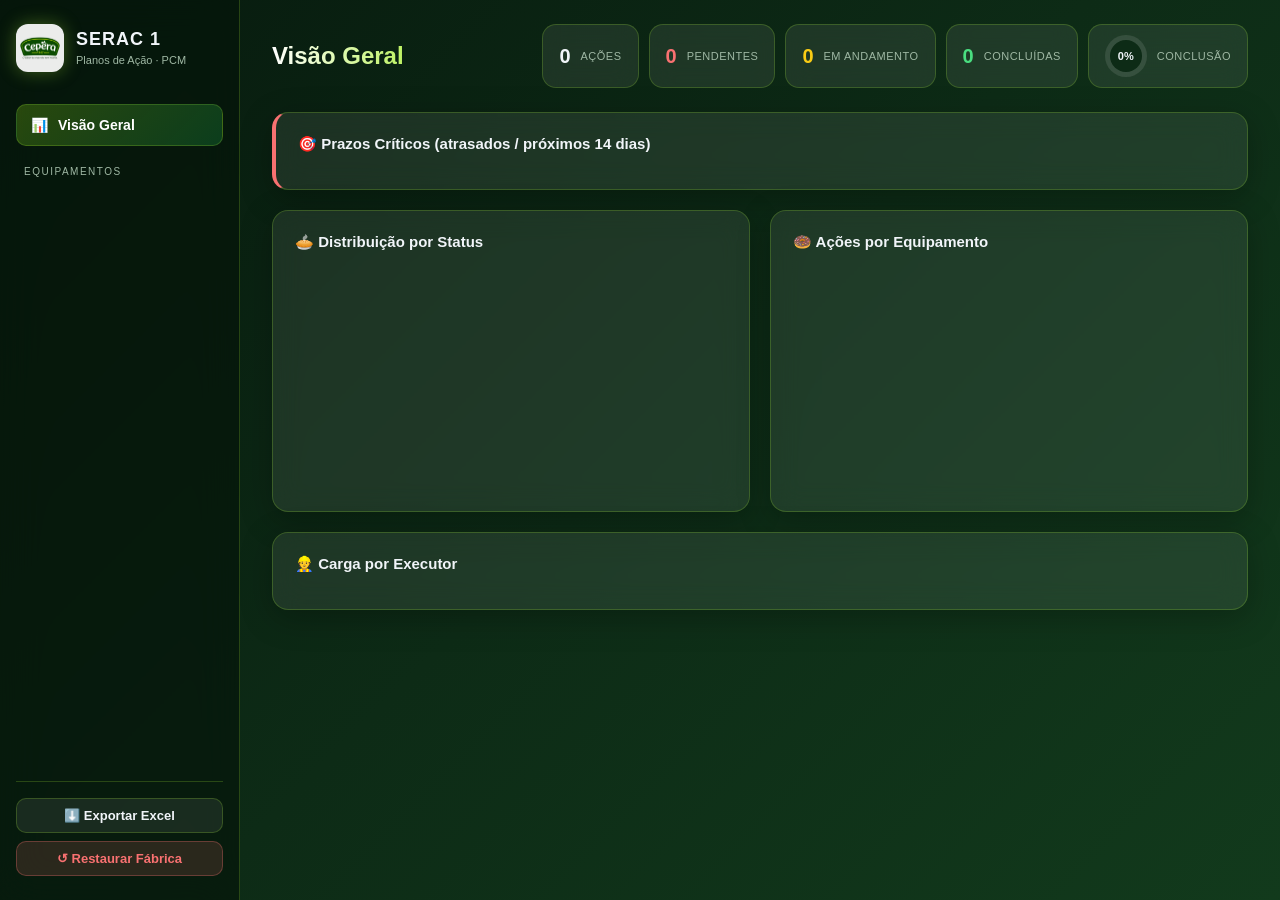
==== index.html @ 21d5322d "Initial commit via Netlify [skip ci]" ====
<!DOCTYPE html>
<html lang="pt-BR">
<head>
<meta charset="UTF-8">
<meta name="viewport" content="width=device-width, initial-scale=1.0">
<title>P.A. SERAC 1 — Painel Executivo PCM · Cepêra</title>
<link rel="icon" type="image/png" href="img/logo-cepera.png">
<link rel="stylesheet" href="css/style.css">
<script src="https://cdn.jsdelivr.net/npm/chart.js@4.4.1/dist/chart.umd.min.js"></script>
</head>
<body>

<aside id="sidebar">
    <div class="brand">
        <img src="img/logo-cepera.png" alt="Cepêra" class="brand-logo-img">
        <div><h2>SERAC 1</h2><span>Planos de Ação · PCM</span></div>
    </div>
    <nav id="nav">
        <button class="nav-btn active" data-view="dashboard" data-label="Visão Geral"><span>📊</span> Visão Geral</button>
        <div class="nav-label">Equipamentos</div>
        <div id="nav-equipamentos"></div>
    </nav>
    <div class="sidebar-footer">
        <button class="btn btn-glass" onclick="exportCSV()">⬇️ Exportar Excel</button>
        <button class="btn btn-danger-glass" onclick="resetData()">↺ Restaurar Fábrica</button>
    </div>
</aside>

<main id="main">
    <header id="topbar">
        <div class="topbar-left">
            <button class="btn-icon-mobile" onclick="toggleSidebar()">☰</button>
            <h1 id="pageTitle">Visão Geral</h1>
        </div>
        <div class="kpi-chips">
            <div class="chip"><span class="chip-num" id="chip-total">0</span><span class="chip-label">Ações</span></div>
            <div class="chip chip-red"><span class="chip-num" id="chip-pendente">0</span><span class="chip-label">Pendentes</span></div>
            <div class="chip chip-amber"><span class="chip-num" id="chip-emandamento">0</span><span class="chip-label">Em Andamento</span></div>
            <div class="chip chip-green"><span class="chip-num" id="chip-concluido">0</span><span class="chip-label">Concluídas</span></div>
            <div class="chip chip-progress"><div class="ring" id="ring-progress"><span id="ring-num">0%</span></div><span class="chip-label">Conclusão</span></div>
        </div>
    </header>

    <!-- VISÃO GERAL -->
    <section id="view-dashboard" class="view active">
        <div class="glass-card critical-zone">
            <div class="card-head"><h3>🎯 Prazos Críticos (atrasados / próximos 14 dias)</h3></div>
            <div id="deadlines-list" class="deadline-list"></div>
        </div>
        <div class="grid-2">
            <div class="glass-card">
                <div class="card-head"><h3>🥧 Distribuição por Status</h3></div>
                <canvas id="pieStatus" height="220"></canvas>
            </div>
            <div class="glass-card">
                <div class="card-head"><h3>🍩 Ações por Equipamento</h3></div>
                <canvas id="pieConjuntos" height="220"></canvas>
            </div>
        </div>
        <div class="glass-card">
            <div class="card-head"><h3>👷 Carga por Executor</h3></div>
            <div id="chart-executores"></div>
        </div>
    </section>

    <!-- SEÇÕES DE EQUIPAMENTO (geradas via JS) -->
    <div id="view-tables"></div>
</main>

<!-- MODAL: NOVO PLANO RICO -->
<div id="addModal" class="modal-overlay">
    <div class="glass-modal">
        <div class="modal-head"><h3 id="modalConjuntoLabel">Novo Plano de Ação</h3><button class="btn-icon" onclick="closeModal('addModal')">✕</button></div>
        <input type="hidden" id="novaConjunto">
        <div class="form-grid">
            <div class="form-group span2"><label>Ação Necessária *</label><input id="novaAcao" type="text" placeholder="Ex.: Substituir cilindro pneumático"></div>
            <div class="form-group span2"><label>Procedimento Detalhado</label><textarea id="novoDetalhe" rows="3" placeholder="Descreva o procedimento..."></textarea></div>
            <div class="form-group"><label>Levantamento</label><input id="novoLev" type="text" placeholder="Quem identificou"></div>
            <div class="form-group"><label>Executor / Responsável</label><input id="novoExec" type="text" list="execList" placeholder="Selecione ou digite"><datalist id="execList"></datalist></div>
            <div class="form-group"><label>Prioridade</label>
                <select id="novoPrioridade"><option>Média</option><option>Baixa</option><option>Alta</option><option>Crítica</option></select></div>
            <div class="form-group"><label>Prazo (data)</label><input id="novoPrazo" type="date"></div>
            <div class="form-group"><label>Previsão (texto livre)</label><input id="novaPrev" type="text" value="A DECIDIR"></div>
        </div>
        <div class="modal-actions">
            <button class="btn btn-cancel" onclick="closeModal('addModal')">Cancelar</button>
            <button class="btn btn-primary" onclick="saveNewAction()">✅ Criar Plano</button>
        </div>
    </div>
</div>

<!-- MODAL: GALERIA DE FOTOS -->
<div id="imageModal" class="modal-overlay">
    <div class="glass-modal">
        <div class="modal-head"><h3>🖼️ Fotos do Plano</h3><button class="btn-icon" onclick="closeModal('imageModal')">✕</button></div>
        <input type="hidden" id="imageSheetRef"><input type="hidden" id="imageIdRef">
        <div class="photo-slots">
            <div class="photo-slot">
                <span class="slot-tag tag-before">ANTES</span>
                <div id="slotBefore" class="slot-body"></div>
            </div>
            <div class="photo-slot">
                <span class="slot-tag tag-after">DEPOIS</span>
                <div id="slotAfter" class="slot-body"></div>
            </div>
        </div>
        <div id="compareZone" style="display:none;">
            <button class="btn btn-primary" onclick="openCompare()">🔀 Comparar Antes/Depois</button>
        </div>
        <div class="upload-row">
            <input type="file" id="imageInput" accept="image/*">
            <select id="uploadSlot"><option value="antes">Enviar como ANTES</option><option value="depois">Enviar como DEPOIS</option></select>
            <button class="btn btn-primary" onclick="processImageUpload()">⬆️ Enviar</button>
        </div>
    </div>
</div>

<!-- LIGHTBOX ZOOM -->
<div id="lightbox" class="lightbox" onclick="if(event.target===this)closeLightbox()">
    <div class="lb-toolbar">
        <button onclick="zoomSet(0.4)">➖</button><button onclick="zoomSet(-0.4)">➕</button>
        <button onclick="zoomReset()">↺</button><button onclick="closeLightbox()">✕</button>
    </div>
    <div class="lb-stage" id="lbStage"><img id="lbImg" src="" alt=""></div>
</div>

<!-- COMPARE ANTES/DEPOIS -->
<div id="compareOverlay" class="lightbox" onclick="if(event.target===this)closeCompare()">
    <div class="lb-toolbar"><button onclick="closeCompare()">✕ Fechar</button></div>
    <div class="cmp-wrap" id="cmpWrap">
        <img id="cmpAfter" src="" alt="depois">
        <div class="cmp-before" id="cmpBeforeWrap"><img id="cmpBefore" src="" alt="antes"></div>
        <input type="range" id="cmpRange" min="0" max="100" value="50" oninput="moveCompare(this.value)">
    </div>
</div>

<!-- TOAST UNDO -->
<div id="undoToast" class="toast"><span id="toastMsg"></span><button class="btn btn-undo" onclick="doUndo()">↩ Desfazer</button></div>

<script type="module" src="js/app.js"></script>
</body>
</html>
---- css/style.css ----
/* css/style.css — Glassmorphism Premium · Identidade Cepêra */
:root {
    --bg-grad: linear-gradient(135deg, #071a0e 0%, #0d2b16 50%, #123a1c 100%);
    --glass: rgba(255,255,255,0.08);
    --glass-strong: rgba(255,255,255,0.14);
    --glass-border: rgba(163,230,53,0.22);
    --text: #f1f5f9;
    --text-muted: #9fb8a4;
    --primary: #84cc16;
    --primary-deep: #4d7c0f;
    --success: #4ade80;
    --warning: #facc15;
    --danger: #f87171;
    --radius: 16px;
}
* { box-sizing: border-box; margin: 0; padding: 0; font-family: 'Segoe UI', Roboto, Helvetica, Arial, sans-serif; }
body { background: var(--bg-grad) fixed; color: var(--text); min-height: 100vh; display: flex; }

/* SIDEBAR */
#sidebar { width: 240px; min-height: 100vh; background: rgba(6,20,10,0.65); backdrop-filter: blur(20px); border-right: 1px solid var(--glass-border); display: flex; flex-direction: column; padding: 24px 16px; position: sticky; top: 0; }
.brand { display: flex; gap: 12px; align-items: center; margin-bottom: 32px; }
.brand-logo-img { width: 48px; height: 48px; border-radius: 12px; object-fit: contain; background: rgba(255,255,255,0.92); padding: 4px; box-shadow: 0 0 18px rgba(163,230,53,0.35); }
.brand h2 { font-size: 18px; letter-spacing: 1px; }
.brand span { font-size: 11px; color: var(--text-muted); }
#nav { flex: 1; display: flex; flex-direction: column; gap: 6px; }
.nav-label { font-size: 10px; text-transform: uppercase; letter-spacing: 1.5px; color: var(--text-muted); margin: 14px 8px 4px; }
.nav-btn { background: transparent; border: 1px solid transparent; color: var(--text-muted); padding: 12px 14px; border-radius: 10px; text-align: left; font-size: 14px; font-weight: 600; cursor: pointer; display: flex; align-items: center; gap: 10px; transition: all .2s; }
.nav-btn:hover { background: var(--glass); color: var(--text); }
.nav-btn.active { background: linear-gradient(135deg, rgba(132,204,22,.28), rgba(34,197,94,.22)); color: #fff; border-color: var(--glass-border); }
.sidebar-footer { display: flex; flex-direction: column; gap: 8px; padding-top: 16px; border-top: 1px solid var(--glass-border); }

/* MAIN / TOPBAR */
#main { flex: 1; padding: 24px 32px; max-width: 1400px; margin: 0 auto; }
#topbar { display: flex; justify-content: space-between; align-items: center; flex-wrap: wrap; gap: 16px; margin-bottom: 24px; }
.topbar-left { display: flex; align-items: center; gap: 12px; }
#topbar h1 { font-size: 24px; font-weight: 700; background: linear-gradient(90deg, #ffffff, #bef264); -webkit-background-clip: text; background-clip: text; -webkit-text-fill-color: transparent; }
.btn-icon-mobile { display: none; background: var(--glass); color: #fff; border: 1px solid var(--glass-border); border-radius: 8px; padding: 6px 10px; cursor: pointer; }

.kpi-chips { display: flex; gap: 10px; flex-wrap: wrap; }
.chip { background: var(--glass); border: 1px solid var(--glass-border); border-radius: 14px; padding: 10px 16px; display: flex; align-items: center; gap: 10px; backdrop-filter: blur(12px); }
.chip-num { font-size: 20px; font-weight: 800; }
.chip-label { font-size: 11px; color: var(--text-muted); text-transform: uppercase; letter-spacing: .5px; }
.chip-red .chip-num { color: var(--danger); }
.chip-amber .chip-num { color: var(--warning); }
.chip-green .chip-num { color: var(--success); }
.ring { width: 42px; height: 42px; border-radius: 50%; display: flex; align-items: center; justify-content: center; font-size: 11px; font-weight: 800; background: conic-gradient(var(--primary) calc(var(--p,0)*1%), rgba(255,255,255,.1) 0); position: relative; }
.ring::after { content: ''; position: absolute; inset: 5px; border-radius: 50%; background: #0d2b16; }
.ring span { position: relative; z-index: 1; }

/* CARDS / VIEWS */
.view { display: none; animation: fadeIn .35s ease; }
.view.active { display: block; }
@keyframes fadeIn { from { opacity:0; transform: translateY(8px);} to { opacity:1; transform:none; } }
.glass-card { background: var(--glass); border: 1px solid var(--glass-border); border-radius: var(--radius); padding: 22px; backdrop-filter: blur(14px); margin-bottom: 20px; box-shadow: 0 8px 32px rgba(0,0,0,.25); }
.card-head h3 { font-size: 15px; margin-bottom: 14px; }
.grid-2 { display: grid; grid-template-columns: 1fr 1fr; gap: 20px; }
.critical-zone { border-left: 4px solid var(--danger); }

.bar-row { display: flex; align-items: center; margin-bottom: 10px; }
.bar-label { width: 160px; font-size: 13px; font-weight: 600; color: var(--text-muted); }
.bar-track { flex: 1; background: rgba(255,255,255,.08); height: 10px; border-radius: 5px; margin: 0 14px; overflow: hidden; }
.bar-fill { height: 100%; border-radius: 5px; transition: width .8s ease-out; }
.bar-value { width: 34px; text-align: right; font-weight: 700; font-size: 13px; }

.deadline-list { display: flex; flex-direction: column; gap: 8px; }
.deadline-item { display: flex; justify-content: space-between; align-items: center; background: var(--glass); border: 1px solid var(--glass-border); border-radius: 10px; padding: 10px 14px; font-size: 13px; }
.deadline-item.late { border-color: var(--danger); }
.dl-when { font-weight: 800; }
.dl-when.late { color: var(--danger); }
.dl-when.soon { color: var(--warning); }

/* KANBAN */
.equip-head { display: flex; justify-content: space-between; align-items: center; margin-bottom: 16px; flex-wrap: wrap; gap: 12px; }
.equip-title { font-size: 20px; font-weight: 700; }
.view-toggle { display: flex; gap: 6px; background: var(--glass); border: 1px solid var(--glass-border); border-radius: 10px; padding: 4px; }
.view-toggle button { background: transparent; border: none; color: var(--text-muted); padding: 8px 16px; border-radius: 8px; cursor: pointer; font-weight: 600; font-size: 12px; }
.view-toggle button.active { background: var(--primary-deep); color: #fff; }

.kanban { display: grid; grid-template-columns: repeat(3, 1fr); gap: 16px; }
.kanban-col { background: var(--glass); border: 1px solid var(--glass-border); border-radius: var(--radius); padding: 14px; min-height: 300px; backdrop-filter: blur(12px); }
.kanban-col.drag-over { border-color: var(--primary); background: var(--glass-strong); }
.kanban-col h4 { font-size: 12px; text-transform: uppercase; letter-spacing: 1px; margin-bottom: 12px; display: flex; justify-content: space-between; }
.kanban-col.col-Pendente h4 { color: var(--danger); }
.kanban-col.col-Andamento h4 { color: var(--warning); }
.kanban-col.col-Concluido h4 { color: var(--success); }
.kcard { background: rgba(255,255,255,.1); border: 1px solid var(--glass-border); border-radius: 12px; padding: 14px; margin-bottom: 10px; cursor: grab; transition: all .2s; }
.kcard:hover { transform: translateY(-2px); border-color: var(--primary); }
.kcard.dragging { opacity: .5; }
.kcard-title { font-size: 13px; font-weight: 700; margin-bottom: 8px; }
.kcard-meta { display: flex; flex-wrap: wrap; gap: 6px; margin-bottom: 8px; }
.tag { font-size: 10px; font-weight: 800; padding: 3px 8px; border-radius: 20px; letter-spacing: .5px; }
.tag-p-Baixa { background: rgba(74,222,128,.2); color: var(--success); }
.tag-p-Média { background: rgba(132,204,22,.22); color: #bef264; }
.tag-p-Alta { background: rgba(250,204,21,.2); color: var(--warning); }
.tag-p-Crítica { background: rgba(248,113,113,.25); color: var(--danger); }
.tag-photo { background: rgba(255,255,255,.15); }
.kcard-foot { display: flex; justify-content: space-between; align-items: center; font-size: 11px; color: var(--text-muted); }
.kcard-actions { display: flex; gap: 4px; }
.btn-icon { background: transparent; border: none; color: var(--text-muted); cursor: pointer; font-size: 15px; padding: 2px 4px; border-radius: 6px; }
.btn-icon:hover { color: var(--danger); background: rgba(255,255,255,.08); }

/* LISTA */
.list-table { width: 100%; border-collapse: collapse; font-size: 13px; }
.list-table th { text-align: left; color: var(--text-muted); font-size: 11px; text-transform: uppercase; padding: 10px; border-bottom: 1px solid var(--glass-border); }
.list-table td { padding: 10px; border-bottom: 1px solid rgba(255,255,255,.06); vertical-align: middle; }
.edit-input { width: 100%; background: transparent; border: 1px solid transparent; border-radius: 8px; color: var(--text); padding: 6px 8px; font-size: 13px; transition: .2s; }
.edit-input:hover { border-color: var(--glass-border); }
.edit-input:focus { outline: none; border-color: var(--primary); background: rgba(255,255,255,.06); }
select.status-select { padding: 6px 10px; border-radius: 8px; font-size: 12px; font-weight: 700; border: 1px solid var(--glass-border); cursor: pointer; }
.status-Pendente { background: rgba(248,113,113,.2); color: var(--danger); }
.status-Andamento { background: rgba(250,204,21,.2); color: var(--warning); }
.status-Concluido { background: rgba(74,222,128,.2); color: var(--success); }

/* BOTÕES */
.btn { border: none; border-radius: 10px; padding: 9px 16px; font-weight: 700; font-size: 13px; cursor: pointer; transition: all .2s; }
.btn-primary { background: linear-gradient(135deg, #4d7c0f, #16a34a); color: #fff; }
.btn-primary:hover { filter: brightness(1.15); }
.btn-glass { background: var(--glass); color: var(--text); border: 1px solid var(--glass-border); }
.btn-glass:hover { background: var(--glass-strong); }
.btn-danger-glass { background: rgba(248,113,113,.15); color: var(--danger); border: 1px solid rgba(248,113,113,.3); }
.btn-cancel { background: var(--glass); color: var(--text); border: 1px solid var(--glass-border); }
.btn-undo { background: var(--primary-deep); color: #fff; }

/* MODAIS */
.modal-overlay { display: none; position: fixed; inset: 0; background: rgba(4,14,8,.75); backdrop-filter: blur(6px); z-index: 1000; justify-content: center; align-items: center; }
.modal-overlay.open { display: flex; }
.glass-modal { background: rgba(10,36,18,.9); backdrop-filter: blur(24px); border: 1px solid var(--glass-border); border-radius: 20px; padding: 28px; width: 620px; max-width: 94%; max-height: 90vh; overflow-y: auto; box-shadow: 0 24px 64px rgba(0,0,0,.5); }
.modal-head { display: flex; justify-content: space-between; align-items: center; margin-bottom: 18px; }
.modal-head h3 { font-size: 18px; }
.form-grid { display: grid; grid-template-columns: 1fr 1fr; gap: 14px; }
.form-group label { display: block; font-size: 12px; font-weight: 700; color: var(--text-muted); margin-bottom: 5px; }
.form-group input, .form-group textarea, .form-group select { width: 100%; padding: 10px 12px; border-radius: 10px; border: 1px solid var(--glass-border); background: rgba(255,255,255,.08); color: var(--text); font-size: 14px; outline: none; transition: .2s; }
.form-group input:focus, .form-group textarea:focus, .form-group select:focus { border-color: var(--primary); background: rgba(255,255,255,.12); }
.form-group select option { color: #0d2b16; }
.span2 { grid-column: span 2; }
.modal-actions { display: flex; justify-content: flex-end; gap: 10px; margin-top: 22px; padding-top: 16px; border-top: 1px solid var(--glass-border); }

/* GALERIA */
.photo-slots { display: grid; grid-template-columns: 1fr 1fr; gap: 14px; margin-bottom: 16px; }
.photo-slot { background: rgba(255,255,255,.06); border: 1px dashed var(--glass-border); border-radius: 12px; padding: 12px; text-align: center; min-height: 170px; }
.slot-tag { font-size: 10px; font-weight: 800; letter-spacing: 1px; padding: 3px 10px; border-radius: 20px; }
.tag-before { background: rgba(132,204,22,.25); color: #bef264; }
.tag-after { background: rgba(74,222,128,.25); color: var(--success); }
.slot-body { margin-top: 10px; position: relative; min-height: 40px; display: flex; align-items: center; justify-content: center; }
.slot-body img { max-width: 100%; max-height: 130px; border-radius: 8px; cursor: zoom-in; }
.btn-slot-del { position: absolute; top: 2px; right: 2px; background: rgba(248,113,113,.9); color: #fff; border: none; border-radius: 6px; width: 24px; height: 24px; cursor: pointer; font-size: 12px; line-height: 1; }
.upload-row { display: flex; gap: 10px; margin-top: 12px; align-items: center; flex-wrap: wrap; }
.upload-row input[type=file] { flex: 1; min-width: 140px; color: var(--text-muted); font-size: 12px; }
.upload-row select { padding: 8px; border-radius: 8px; border: 1px solid var(--glass-border); background: rgba(255,255,255,.08); color: var(--text); }

/* LIGHTBOX + COMPARE */
.lightbox { display: none; position: fixed; inset: 0; background: rgba(3,10,5,.94); z-index: 2000; flex-direction: column; }
.lightbox.open { display: flex; }
.lb-toolbar { display: flex; gap: 8px; padding: 14px; justify-content: center; }
.lb-toolbar button { background: var(--glass); border: 1px solid var(--glass-border); color: #fff; border-radius: 8px; padding: 8px 14px; cursor: pointer; font-size: 14px; }
.lb-stage { flex: 1; overflow: hidden; display: flex; align-items: center; justify-content: center; cursor: grab; }
.lb-stage img { transform-origin: center; max-width: 90%; max-height: 85%; border-radius: 8px; user-select: none; }
.cmp-wrap { flex: 1; position: relative; max-width: 900px; width: 90%; margin: 0 auto 30px; border-radius: 12px; overflow: hidden; }
.cmp-wrap img { width: 100%; display: block; pointer-events: none; }
.cmp-before { position: absolute; inset: 0; width: 50%; overflow: hidden; border-right: 3px solid var(--primary); }
.cmp-before img { height: 100%; width: auto; min-width: 100%; object-fit: cover; }
#cmpRange { position: absolute; bottom: 14px; left: 10%; width: 80%; }

/* TOAST */
.toast { position: fixed; bottom: 24px; left: 50%; transform: translate(-50%, 120px); background: rgba(10,36,18,.95); border: 1px solid var(--glass-border); backdrop-filter: blur(16px); border-radius: 14px; padding: 12px 18px; display: flex; gap: 14px; align-items: center; z-index: 3000; transition: transform .3s ease; box-shadow: 0 12px 40px rgba(0,0,0,.4); font-size: 13px; }
.toast.show { transform: translate(-50%, 0); }

@media (max-width: 1100px) { .kanban { grid-template-columns: 1fr; } .grid-2 { grid-template-columns: 1fr; } .form-grid { grid-template-columns: 1fr; } .span2 { grid-column: span 1; } }
@media (max-width: 860px) {
    #sidebar { position: fixed; z-index: 500; transform: translateX(-100%); transition: transform .3s; }
    #sidebar.open { transform: none; }
    .btn-icon-mobile { display: block; }
    .kpi-chips { justify-content: flex-start; }
}
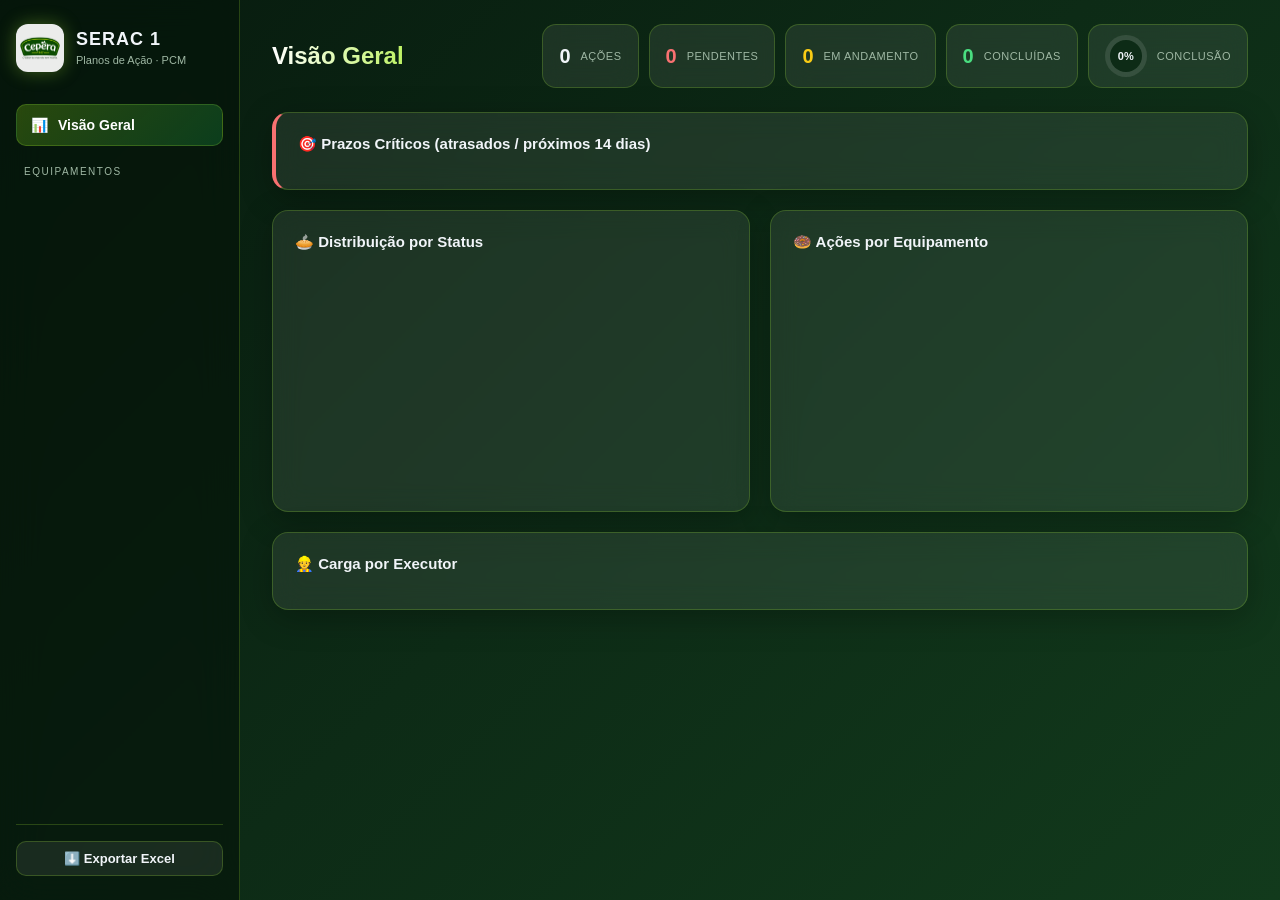
==== commit 1eb499e4: "index.html" ====
--- a/index.html
+++ b/index.html
@@ -22,7 +22,6 @@
     </nav>
     <div class="sidebar-footer">
         <button class="btn btn-glass" onclick="exportCSV()">⬇️ Exportar Excel</button>
-        <button class="btn btn-danger-glass" onclick="resetData()">↺ Restaurar Fábrica</button>
     </div>
 </aside>
 
@@ -139,4 +138,4 @@
 
 <script type="module" src="js/app.js"></script>
 </body>
-</html>+</html>
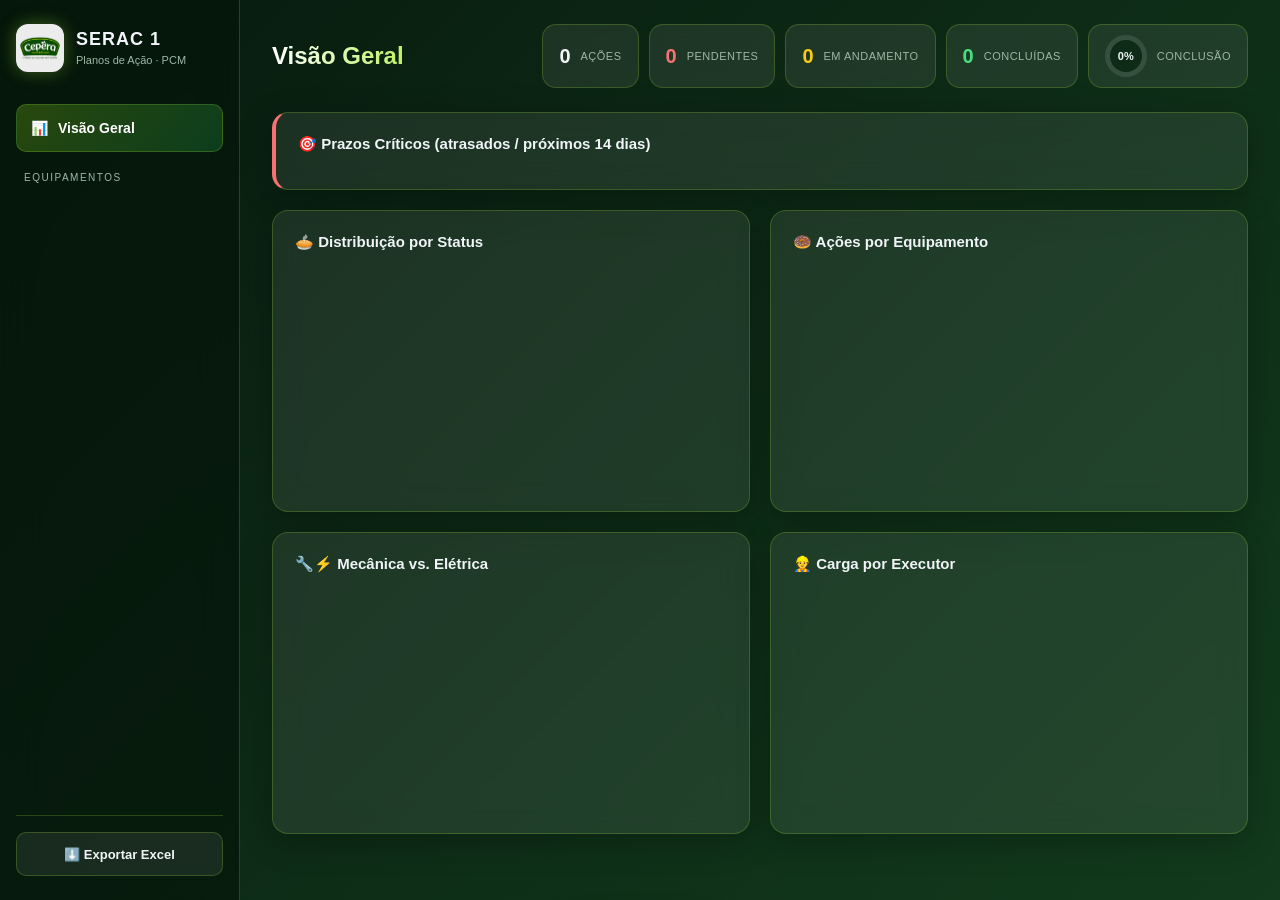
==== commit e4819e6f: "Modificação - alteração de escopo Sob alteração de escopo principal, foi realizada a alteração para " ====
--- a/index.html
+++ b/index.html
@@ -56,9 +56,15 @@
                 <canvas id="pieConjuntos" height="220"></canvas>
             </div>
         </div>
-        <div class="glass-card">
-            <div class="card-head"><h3>👷 Carga por Executor</h3></div>
-            <div id="chart-executores"></div>
+        <div class="grid-2">
+            <div class="glass-card">
+                <div class="card-head"><h3>🔧⚡ Mecânica vs. Elétrica</h3></div>
+                <canvas id="pieDisciplina" height="220"></canvas>
+            </div>
+            <div class="glass-card">
+                <div class="card-head"><h3>👷 Carga por Executor</h3></div>
+                <div id="chart-executores"></div>
+            </div>
         </div>
     </section>
 
@@ -78,8 +84,7 @@
             <div class="form-group"><label>Executor / Responsável</label><input id="novoExec" type="text" list="execList" placeholder="Selecione ou digite"><datalist id="execList"></datalist></div>
             <div class="form-group"><label>Prioridade</label>
                 <select id="novoPrioridade"><option>Média</option><option>Baixa</option><option>Alta</option><option>Crítica</option></select></div>
-            <div class="form-group"><label>Prazo (data)</label><input id="novoPrazo" type="date"></div>
-            <div class="form-group"><label>Previsão (texto livre)</label><input id="novaPrev" type="text" value="A DECIDIR"></div>
+            <div class="form-group"><label>Previsão (data — opcional)</label><input id="novoPrazo" type="date"></div>
         </div>
         <div class="modal-actions">
             <button class="btn btn-cancel" onclick="closeModal('addModal')">Cancelar</button>
@@ -117,7 +122,7 @@
 <!-- LIGHTBOX ZOOM -->
 <div id="lightbox" class="lightbox" onclick="if(event.target===this)closeLightbox()">
     <div class="lb-toolbar">
-        <button onclick="zoomSet(0.4)">➖</button><button onclick="zoomSet(-0.4)">➕</button>
+        <button onclick="zoomSet(-0.4)">➖</button><button onclick="zoomSet(0.4)">➕</button>
         <button onclick="zoomReset()">↺</button><button onclick="closeLightbox()">✕</button>
     </div>
     <div class="lb-stage" id="lbStage"><img id="lbImg" src="" alt=""></div>
@@ -138,4 +143,4 @@
 
 <script type="module" src="js/app.js"></script>
 </body>
-</html>
+</html>
--- a/css/style.css
+++ b/css/style.css
@@ -94,6 +94,11 @@
 .tag-p-Alta { background: rgba(250,204,21,.2); color: var(--warning); }
 .tag-p-Crítica { background: rgba(248,113,113,.25); color: var(--danger); }
 .tag-photo { background: rgba(255,255,255,.15); }
+.tag-mec { background: rgba(132,204,22,.25); color: #bef264; }
+.tag-ele { background: rgba(250,204,21,.22); color: #fde047; }
+.tag-ger { background: rgba(96,165,250,.22); color: #93c5fd; }
+.kcard-status { margin-top: 10px; width: 100%; }
+.kcard-status select { width: 100%; }
 .kcard-foot { display: flex; justify-content: space-between; align-items: center; font-size: 11px; color: var(--text-muted); }
 .kcard-actions { display: flex; gap: 4px; }
 .btn-icon { background: transparent; border: none; color: var(--text-muted); cursor: pointer; font-size: 15px; padding: 2px 4px; border-radius: 6px; }
@@ -117,7 +122,6 @@
 .btn-primary:hover { filter: brightness(1.15); }
 .btn-glass { background: var(--glass); color: var(--text); border: 1px solid var(--glass-border); }
 .btn-glass:hover { background: var(--glass-strong); }
-.btn-danger-glass { background: rgba(248,113,113,.15); color: var(--danger); border: 1px solid rgba(248,113,113,.3); }
 .btn-cancel { background: var(--glass); color: var(--text); border: 1px solid var(--glass-border); }
 .btn-undo { background: var(--primary-deep); color: #fff; }
 
@@ -165,10 +169,75 @@
 .toast { position: fixed; bottom: 24px; left: 50%; transform: translate(-50%, 120px); background: rgba(10,36,18,.95); border: 1px solid var(--glass-border); backdrop-filter: blur(16px); border-radius: 14px; padding: 12px 18px; display: flex; gap: 14px; align-items: center; z-index: 3000; transition: transform .3s ease; box-shadow: 0 12px 40px rgba(0,0,0,.4); font-size: 13px; }
 .toast.show { transform: translate(-50%, 0); }
 
+/* ========== MODO CAMPO / MOBILE-FIRST ========== */
+.btn { min-height: 44px; }
+.btn-icon { min-width: 40px; min-height: 40px; font-size: 18px; }
+.nav-btn { min-height: 48px; }
+.edit-input { min-height: 44px; font-size: 16px; }
+select.status-select { min-height: 44px; font-size: 14px; }
+.form-group input, .form-group textarea, .form-group select { min-height: 46px; font-size: 16px; }
+* { -webkit-tap-highlight-color: rgba(132,204,22,.25); }
+
 @media (max-width: 1100px) { .kanban { grid-template-columns: 1fr; } .grid-2 { grid-template-columns: 1fr; } .form-grid { grid-template-columns: 1fr; } .span2 { grid-column: span 1; } }
 @media (max-width: 860px) {
-    #sidebar { position: fixed; z-index: 500; transform: translateX(-100%); transition: transform .3s; }
+
+    /* Topbar compacto: KPIs em scroll horizontal */
+    #topbar { align-items: flex-start; }
+    #topbar h1 { font-size: 19px; }
+    .kpi-chips { display: flex; flex-wrap: nowrap; overflow-x: auto; width: 100%; padding-bottom: 6px; -webkit-overflow-scrolling: touch; scrollbar-width: none; }
+    .kpi-chips::-webkit-scrollbar { display: none; }
+    .chip { flex: 0 0 auto; padding: 8px 14px; }
+    .chip-num { font-size: 18px; }
+
+    /* Sidebar = menu de tela cheia */
+    #sidebar { position: fixed; z-index: 500; width: 100%; height: 100vh; padding: 24px 20px; background: rgba(6,20,10,0.97); transform: translateX(-100%); transition: transform .3s ease; }
     #sidebar.open { transform: none; }
-    .btn-icon-mobile { display: block; }
-    .kpi-chips { justify-content: flex-start; }
+    .brand h2 { font-size: 22px; }
+    .nav-btn { font-size: 17px; padding: 16px 16px; min-height: 56px; border-radius: 14px; }
+    .nav-btn span { font-size: 22px; }
+    .sidebar-footer { margin-top: auto; padding-bottom: env(safe-area-inset-bottom); }
+    .sidebar-footer .btn { min-height: 52px; font-size: 15px; }
+    .btn-icon-mobile { display: block; min-height: 44px; min-width: 44px; font-size: 20px; }
+
+    #main { padding: 16px 14px 90px; }
+    .grid-2 { grid-template-columns: 1fr; gap: 14px; }
+    .glass-card { padding: 16px; }
+    .card-head h3 { font-size: 14px; }
+
+    .deadline-item { flex-direction: column; align-items: flex-start; gap: 6px; }
+    .dl-when { font-size: 13px; }
+
+    /* Kanban: trilho horizontal com snap */
+    .kanban { display: flex; overflow-x: auto; scroll-snap-type: x mandatory; -webkit-overflow-scrolling: touch; padding-bottom: 10px; scrollbar-width: none; }
+    .kanban::-webkit-scrollbar { display: none; }
+    .kanban-col { flex: 0 0 86%; max-width: 86%; scroll-snap-align: center; min-height: 220px; }
+    .kcard { padding: 14px; }
+    .kcard-title { font-size: 14px; }
+    .kcard-foot { font-size: 12px; }
+
+    .equip-head { flex-direction: column; align-items: stretch; }
+    .equip-head > div:last-child { justify-content: space-between; }
+    .view-toggle button { padding: 10px 18px; font-size: 13px; min-height: 44px; }
+    .equip-head .btn-primary { flex: 1; min-height: 48px; }
+
+    /* Lista: tabela vira cartões */
+    .list-table, .list-table tbody, .list-table tr, .list-table td { display: block; width: 100%; }
+    .list-table thead { display: none; }
+    .list-table tr { background: rgba(255,255,255,.08); border: 1px solid var(--glass-border); border-radius: 12px; padding: 12px; margin-bottom: 12px; }
+    .list-table td { border-bottom: none; padding: 6px 4px; }
+    .list-table td::before { content: attr(data-label); display: block; font-size: 10px; font-weight: 800; letter-spacing: .5px; text-transform: uppercase; color: var(--text-muted); margin-bottom: 3px; }
+    .list-table td[data-nolabel]::before { display: none; }
+
+    /* Modais = folha de tela cheia */
+    .modal-overlay { align-items: flex-end; }
+    .glass-modal { width: 100%; max-width: 100%; max-height: 92vh; border-radius: 20px 20px 0 0; padding: 20px 18px calc(20px + env(safe-area-inset-bottom)); }
+    .modal-actions { position: sticky; bottom: 0; background: rgba(10,36,18,.95); margin: 16px -18px 0; padding: 14px 18px calc(14px + env(safe-area-inset-bottom)); }
+    .modal-actions .btn { flex: 1; min-height: 50px; }
+    .form-grid { grid-template-columns: 1fr; }
+    .span2 { grid-column: span 1; }
+    .upload-row select, .upload-row .btn { min-height: 46px; }
+
+    .toast { bottom: 16px; width: calc(100% - 28px); justify-content: space-between; left: 14px; transform: translate(0, 130px); }
+    .toast.show { transform: translate(0, 0); }
+    .toast .btn { flex: 0 0 auto; }
 }
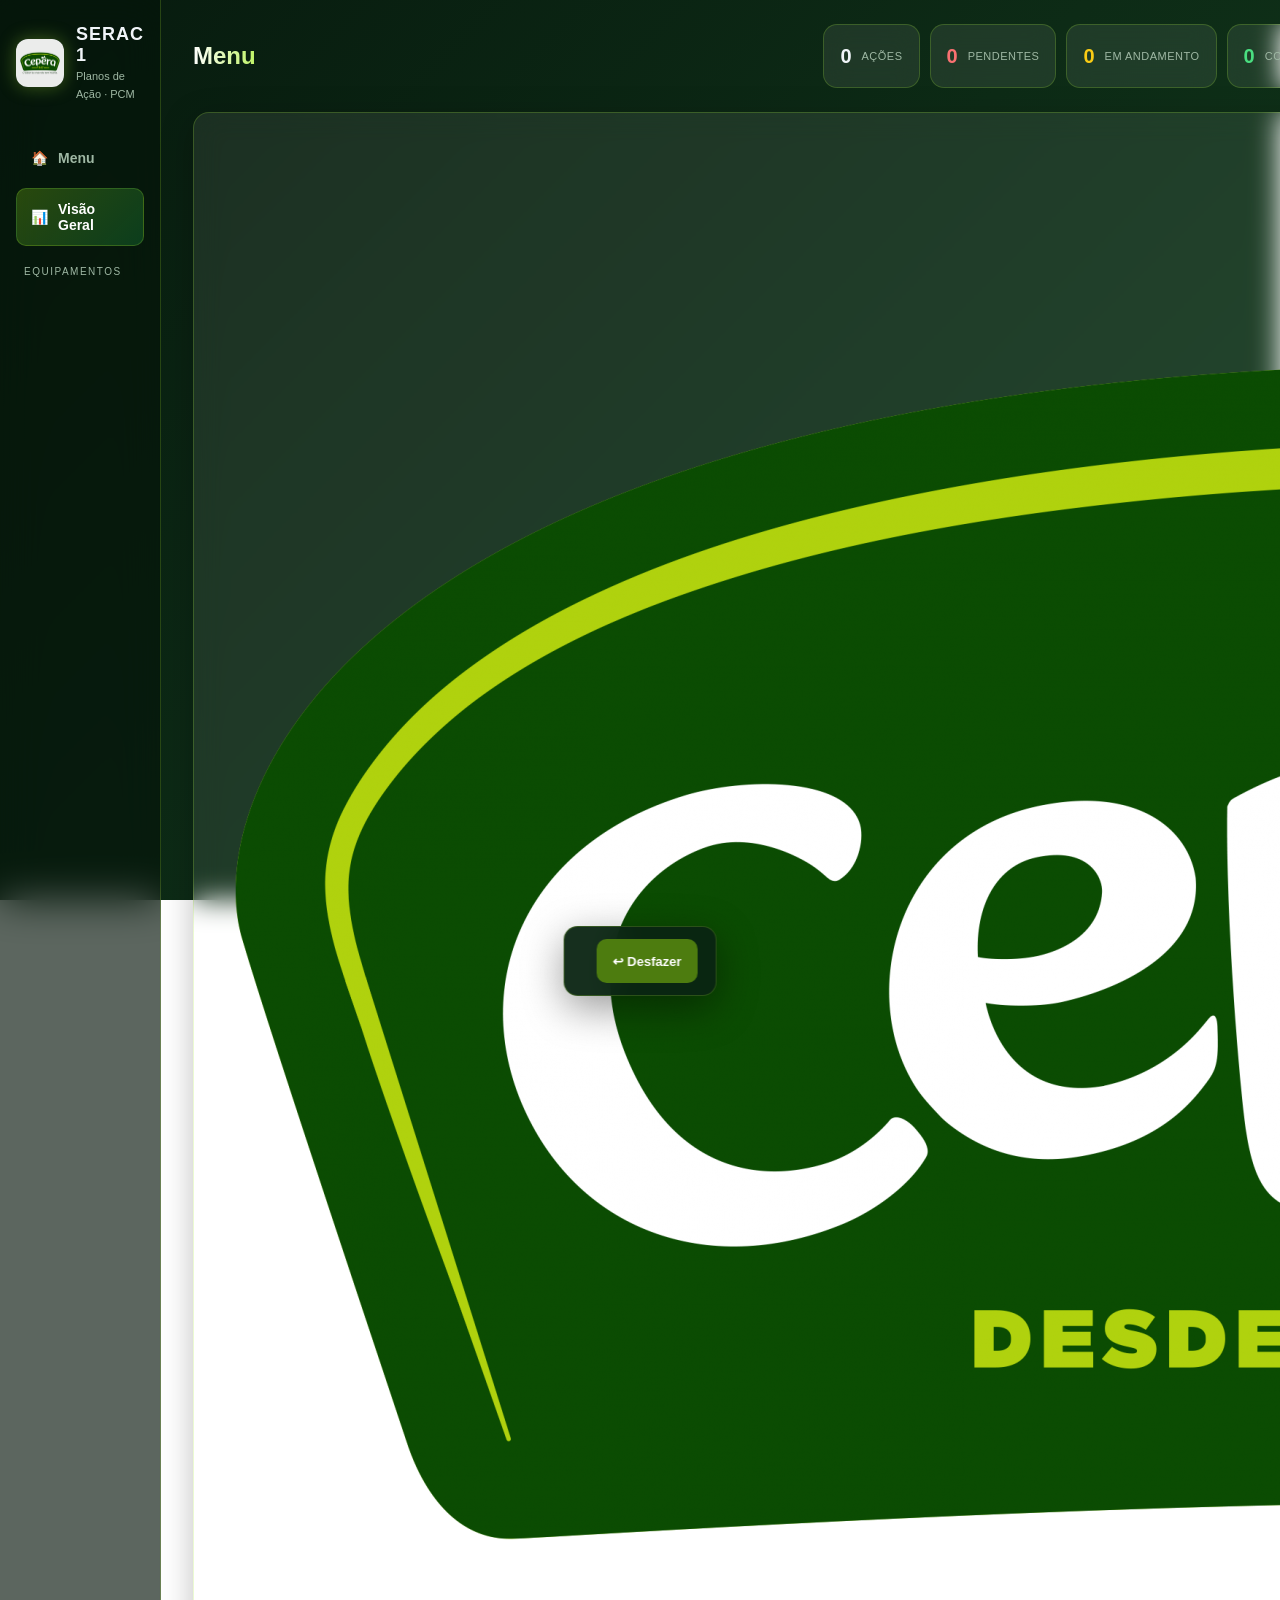
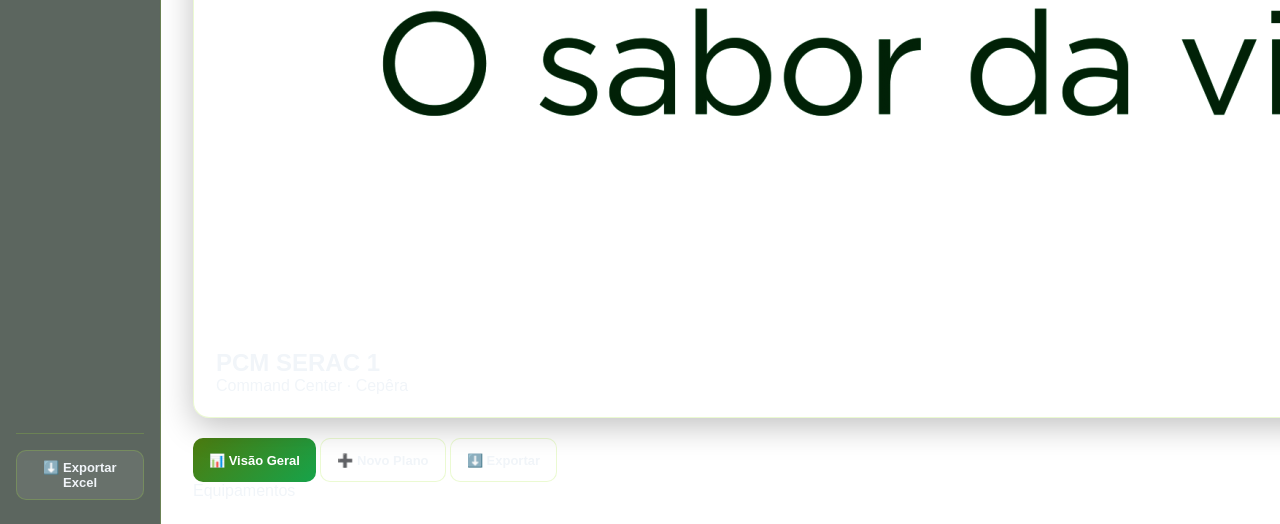
==== commit d2421539: "ATUALIZAÇÃO DE ESCOPO Atualização de escopo e adição de menu." ====
--- a/index.html
+++ b/index.html
@@ -16,6 +16,7 @@
         <div><h2>SERAC 1</h2><span>Planos de Ação · PCM</span></div>
     </div>
     <nav id="nav">
+        <button class="nav-btn" data-view="menu" data-label="Menu"><span>🏠</span> Menu</button>
         <button class="nav-btn active" data-view="dashboard" data-label="Visão Geral"><span>📊</span> Visão Geral</button>
         <div class="nav-label">Equipamentos</div>
         <div id="nav-equipamentos"></div>
@@ -29,7 +30,7 @@
     <header id="topbar">
         <div class="topbar-left">
             <button class="btn-icon-mobile" onclick="toggleSidebar()">☰</button>
-            <h1 id="pageTitle">Visão Geral</h1>
+            <h1 id="pageTitle">Menu</h1>
         </div>
         <div class="kpi-chips">
             <div class="chip"><span class="chip-num" id="chip-total">0</span><span class="chip-label">Ações</span></div>
@@ -40,10 +41,33 @@
         </div>
     </header>
 
+    <!-- MENU (HOME) -->
+    <section id="view-menu" class="view active">
+        <div class="menu-hero glass-card">
+            <img src="img/logo-cepera.png" alt="Cepêra" class="menu-logo">
+            <div class="menu-hero-txt">
+                <h2>PCM SERAC 1</h2>
+                <span>Command Center · Cepêra</span>
+            </div>
+            <div id="menu-resumo" class="menu-resumo"></div>
+        </div>
+        <div class="menu-actions">
+            <button class="btn btn-primary" onclick="goMenuAction('dashboard')">📊 Visão Geral</button>
+            <button class="btn btn-glass" onclick="goMenuAction('novo')">➕ Novo Plano</button>
+            <button class="btn btn-glass" onclick="exportCSV()">⬇️ Exportar</button>
+        </div>
+        <div class="menu-label">Equipamentos</div>
+        <div id="menu-equipamentos" class="menu-grid"></div>
+    </section>
+
     <!-- VISÃO GERAL -->
-    <section id="view-dashboard" class="view active">
+    <section id="view-dashboard" class="view">
         <div class="glass-card critical-zone">
-            <div class="card-head"><h3>🎯 Prazos Críticos (atrasados / próximos 14 dias)</h3></div>
+            <div class="card-head card-head-toggle">
+                <h3>🎯 Prazos Críticos (atrasados / próximos 30 dias)</h3>
+                <button id="dlToggle" class="btn btn-glass btn-toggle" onclick="toggleDeadlines()" style="display:none;">👁️ Ver todas</button>
+            </div>
+            <div id="dlSummary" class="dl-summary" style="display:none;"></div>
             <div id="deadlines-list" class="deadline-list"></div>
         </div>
         <div class="grid-2">
@@ -78,6 +102,10 @@
         <div class="modal-head"><h3 id="modalConjuntoLabel">Novo Plano de Ação</h3><button class="btn-icon" onclick="closeModal('addModal')">✕</button></div>
         <input type="hidden" id="novaConjunto">
         <div class="form-grid">
+            <div class="form-group span2" id="conjunto-picker" style="display:none;">
+                <label>Equipamento *</label>
+                <select id="novaConjuntoSel"></select>
+            </div>
             <div class="form-group span2"><label>Ação Necessária *</label><input id="novaAcao" type="text" placeholder="Ex.: Substituir cilindro pneumático"></div>
             <div class="form-group span2"><label>Procedimento Detalhado</label><textarea id="novoDetalhe" rows="3" placeholder="Descreva o procedimento..."></textarea></div>
             <div class="form-group"><label>Levantamento</label><input id="novoLev" type="text" placeholder="Quem identificou"></div>
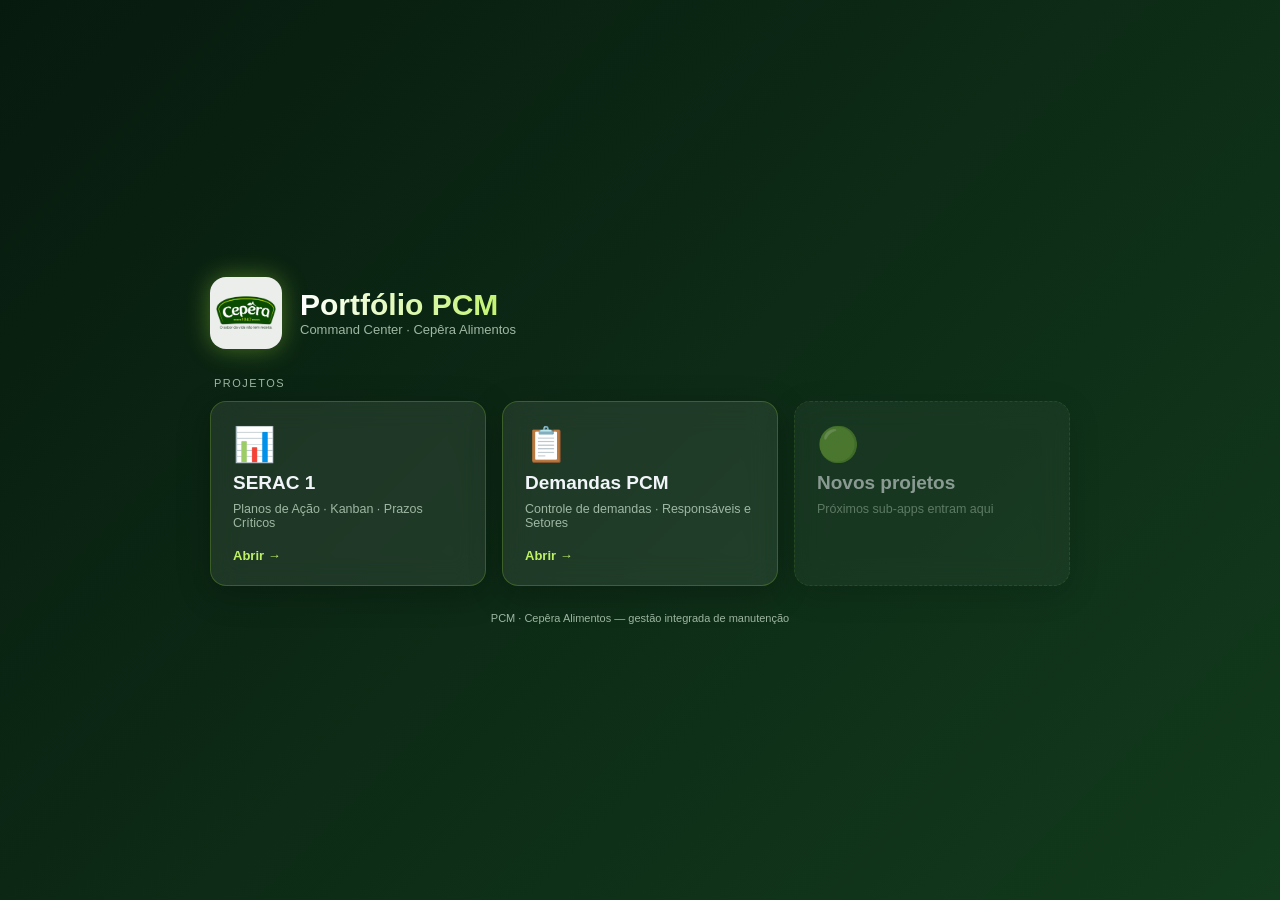
==== commit 74040556: "VERSION 1.0 Novas mudanças." ====
--- a/index.html
+++ b/index.html
@@ -3,172 +3,71 @@
 <head>
 <meta charset="UTF-8">
 <meta name="viewport" content="width=device-width, initial-scale=1.0">
-<title>P.A. SERAC 1 — Painel Executivo PCM · Cepêra</title>
+<title>Portfólio PCM · Cepêra</title>
 <link rel="icon" type="image/png" href="img/logo-cepera.png">
-<link rel="stylesheet" href="css/style.css">
-<script src="https://cdn.jsdelivr.net/npm/chart.js@4.4.1/dist/chart.umd.min.js"></script>
+<style>
+:root {
+    --bg-grad: linear-gradient(135deg, #071a0e 0%, #0d2b16 50%, #123a1c 100%);
+    --glass: rgba(255,255,255,0.08);
+    --glass-border: rgba(163,230,53,0.22);
+    --text: #f1f5f9;
+    --text-muted: #9fb8a4;
+    --primary: #84cc16;
+}
+* { box-sizing: border-box; margin: 0; padding: 0; font-family: 'Segoe UI', Roboto, Helvetica, Arial, sans-serif; }
+body { background: var(--bg-grad) fixed; color: var(--text); min-height: 100vh; display: flex; align-items: center; justify-content: center; padding: 24px; }
+main { width: 100%; max-width: 860px; }
+.hero { display: flex; align-items: center; gap: 18px; margin-bottom: 28px; flex-wrap: wrap; }
+.hero img { width: 72px; height: 72px; border-radius: 16px; object-fit: contain; background: rgba(255,255,255,.92); padding: 6px; box-shadow: 0 0 24px rgba(163,230,53,.4); }
+.hero h1 { font-size: 30px; background: linear-gradient(90deg, #ffffff, #bef264); -webkit-background-clip: text; background-clip: text; -webkit-text-fill-color: transparent; }
+.hero span { display: block; font-size: 13px; color: var(--text-muted); }
+.label { font-size: 11px; text-transform: uppercase; letter-spacing: 1.5px; color: var(--text-muted); margin: 0 4px 12px; }
+.grid { display: grid; grid-template-columns: repeat(auto-fill, minmax(260px, 1fr)); gap: 16px; }
+.card { display: flex; flex-direction: column; align-items: flex-start; gap: 8px; background: var(--glass); border: 1px solid var(--glass-border); border-radius: 16px; padding: 22px; backdrop-filter: blur(14px); box-shadow: 0 8px 32px rgba(0,0,0,.25); text-decoration: none; color: var(--text); transition: transform .2s, border-color .2s; }
+.card:hover { transform: translateY(-4px); border-color: var(--primary); }
+.card .ico { font-size: 34px; }
+.card .name { font-size: 19px; font-weight: 700; }
+.card .desc { font-size: 12.5px; color: var(--text-muted); }
+.card .go { margin-top: 10px; font-size: 13px; font-weight: 700; color: #bef264; }
+.card.soon { opacity: .55; border-style: dashed; cursor: default; }
+.card.soon:hover { transform: none; border-color: var(--glass-border); }
+.foot { margin-top: 26px; text-align: center; font-size: 11px; color: var(--text-muted); }
+@media (max-width: 640px) {
+    .hero { flex-direction: column; text-align: center; }
+    .card { padding: 18px; }
+}
+</style>
 </head>
 <body>
-
-<aside id="sidebar">
-    <div class="brand">
-        <img src="img/logo-cepera.png" alt="Cepêra" class="brand-logo-img">
-        <div><h2>SERAC 1</h2><span>Planos de Ação · PCM</span></div>
-    </div>
-    <nav id="nav">
-        <button class="nav-btn" data-view="menu" data-label="Menu"><span>🏠</span> Menu</button>
-        <button class="nav-btn active" data-view="dashboard" data-label="Visão Geral"><span>📊</span> Visão Geral</button>
-        <div class="nav-label">Equipamentos</div>
-        <div id="nav-equipamentos"></div>
-    </nav>
-    <div class="sidebar-footer">
-        <button class="btn btn-glass" onclick="exportCSV()">⬇️ Exportar Excel</button>
-    </div>
-</aside>
-
-<main id="main">
-    <header id="topbar">
-        <div class="topbar-left">
-            <button class="btn-icon-mobile" onclick="toggleSidebar()">☰</button>
-            <h1 id="pageTitle">Menu</h1>
-        </div>
-        <div class="kpi-chips">
-            <div class="chip"><span class="chip-num" id="chip-total">0</span><span class="chip-label">Ações</span></div>
-            <div class="chip chip-red"><span class="chip-num" id="chip-pendente">0</span><span class="chip-label">Pendentes</span></div>
-            <div class="chip chip-amber"><span class="chip-num" id="chip-emandamento">0</span><span class="chip-label">Em Andamento</span></div>
-            <div class="chip chip-green"><span class="chip-num" id="chip-concluido">0</span><span class="chip-label">Concluídas</span></div>
-            <div class="chip chip-progress"><div class="ring" id="ring-progress"><span id="ring-num">0%</span></div><span class="chip-label">Conclusão</span></div>
-        </div>
-    </header>
-
-    <!-- MENU (HOME) -->
-    <section id="view-menu" class="view active">
-        <div class="menu-hero glass-card">
-            <img src="img/logo-cepera.png" alt="Cepêra" class="menu-logo">
-            <div class="menu-hero-txt">
-                <h2>PCM SERAC 1</h2>
-                <span>Command Center · Cepêra</span>
-            </div>
-            <div id="menu-resumo" class="menu-resumo"></div>
-        </div>
-        <div class="menu-actions">
-            <button class="btn btn-primary" onclick="goMenuAction('dashboard')">📊 Visão Geral</button>
-            <button class="btn btn-glass" onclick="goMenuAction('novo')">➕ Novo Plano</button>
-            <button class="btn btn-glass" onclick="exportCSV()">⬇️ Exportar</button>
-        </div>
-        <div class="menu-label">Equipamentos</div>
-        <div id="menu-equipamentos" class="menu-grid"></div>
-    </section>
-
-    <!-- VISÃO GERAL -->
-    <section id="view-dashboard" class="view">
-        <div class="glass-card critical-zone">
-            <div class="card-head card-head-toggle">
-                <h3>🎯 Prazos Críticos (atrasados / próximos 30 dias)</h3>
-                <button id="dlToggle" class="btn btn-glass btn-toggle" onclick="toggleDeadlines()" style="display:none;">👁️ Ver todas</button>
-            </div>
-            <div id="dlSummary" class="dl-summary" style="display:none;"></div>
-            <div id="deadlines-list" class="deadline-list"></div>
-        </div>
-        <div class="grid-2">
-            <div class="glass-card">
-                <div class="card-head"><h3>🥧 Distribuição por Status</h3></div>
-                <canvas id="pieStatus" height="220"></canvas>
-            </div>
-            <div class="glass-card">
-                <div class="card-head"><h3>🍩 Ações por Equipamento</h3></div>
-                <canvas id="pieConjuntos" height="220"></canvas>
-            </div>
-        </div>
-        <div class="grid-2">
-            <div class="glass-card">
-                <div class="card-head"><h3>🔧⚡ Mecânica vs. Elétrica</h3></div>
-                <canvas id="pieDisciplina" height="220"></canvas>
-            </div>
-            <div class="glass-card">
-                <div class="card-head"><h3>👷 Carga por Executor</h3></div>
-                <div id="chart-executores"></div>
-            </div>
-        </div>
-    </section>
-
-    <!-- SEÇÕES DE EQUIPAMENTO (geradas via JS) -->
-    <div id="view-tables"></div>
-</main>
-
-<!-- MODAL: NOVO PLANO RICO -->
-<div id="addModal" class="modal-overlay">
-    <div class="glass-modal">
-        <div class="modal-head"><h3 id="modalConjuntoLabel">Novo Plano de Ação</h3><button class="btn-icon" onclick="closeModal('addModal')">✕</button></div>
-        <input type="hidden" id="novaConjunto">
-        <div class="form-grid">
-            <div class="form-group span2" id="conjunto-picker" style="display:none;">
-                <label>Equipamento *</label>
-                <select id="novaConjuntoSel"></select>
-            </div>
-            <div class="form-group span2"><label>Ação Necessária *</label><input id="novaAcao" type="text" placeholder="Ex.: Substituir cilindro pneumático"></div>
-            <div class="form-group span2"><label>Procedimento Detalhado</label><textarea id="novoDetalhe" rows="3" placeholder="Descreva o procedimento..."></textarea></div>
-            <div class="form-group"><label>Levantamento</label><input id="novoLev" type="text" placeholder="Quem identificou"></div>
-            <div class="form-group"><label>Executor / Responsável</label><input id="novoExec" type="text" list="execList" placeholder="Selecione ou digite"><datalist id="execList"></datalist></div>
-            <div class="form-group"><label>Prioridade</label>
-                <select id="novoPrioridade"><option>Média</option><option>Baixa</option><option>Alta</option><option>Crítica</option></select></div>
-            <div class="form-group"><label>Previsão (data — opcional)</label><input id="novoPrazo" type="date"></div>
-        </div>
-        <div class="modal-actions">
-            <button class="btn btn-cancel" onclick="closeModal('addModal')">Cancelar</button>
-            <button class="btn btn-primary" onclick="saveNewAction()">✅ Criar Plano</button>
+<main>
+    <div class="hero">
+        <img src="img/logo-cepera.png" alt="Cepêra">
+        <div>
+            <h1>Portfólio PCM</h1>
+            <span>Command Center · Cepêra Alimentos</span>
         </div>
     </div>
-</div>
-
-<!-- MODAL: GALERIA DE FOTOS -->
-<div id="imageModal" class="modal-overlay">
-    <div class="glass-modal">
-        <div class="modal-head"><h3>🖼️ Fotos do Plano</h3><button class="btn-icon" onclick="closeModal('imageModal')">✕</button></div>
-        <input type="hidden" id="imageSheetRef"><input type="hidden" id="imageIdRef">
-        <div class="photo-slots">
-            <div class="photo-slot">
-                <span class="slot-tag tag-before">ANTES</span>
-                <div id="slotBefore" class="slot-body"></div>
-            </div>
-            <div class="photo-slot">
-                <span class="slot-tag tag-after">DEPOIS</span>
-                <div id="slotAfter" class="slot-body"></div>
-            </div>
-        </div>
-        <div id="compareZone" style="display:none;">
-            <button class="btn btn-primary" onclick="openCompare()">🔀 Comparar Antes/Depois</button>
-        </div>
-        <div class="upload-row">
-            <input type="file" id="imageInput" accept="image/*">
-            <select id="uploadSlot"><option value="antes">Enviar como ANTES</option><option value="depois">Enviar como DEPOIS</option></select>
-            <button class="btn btn-primary" onclick="processImageUpload()">⬆️ Enviar</button>
+    <div class="label">Projetos</div>
+    <div class="grid">
+        <a class="card" href="serac1/index.html">
+            <span class="ico">📊</span>
+            <span class="name">SERAC 1</span>
+            <span class="desc">Planos de Ação · Kanban · Prazos Críticos</span>
+            <span class="go">Abrir →</span>
+        </a>
+        <a class="card" href="demandas/index.html">
+            <span class="ico">📋</span>
+            <span class="name">Demandas PCM</span>
+            <span class="desc">Controle de demandas · Responsáveis e Setores</span>
+            <span class="go">Abrir →</span>
+        </a>
+        <div class="card soon">
+            <span class="ico">🟢</span>
+            <span class="name">Novos projetos</span>
+            <span class="desc">Próximos sub-apps entram aqui</span>
         </div>
     </div>
-</div>
-
-<!-- LIGHTBOX ZOOM -->
-<div id="lightbox" class="lightbox" onclick="if(event.target===this)closeLightbox()">
-    <div class="lb-toolbar">
-        <button onclick="zoomSet(-0.4)">➖</button><button onclick="zoomSet(0.4)">➕</button>
-        <button onclick="zoomReset()">↺</button><button onclick="closeLightbox()">✕</button>
-    </div>
-    <div class="lb-stage" id="lbStage"><img id="lbImg" src="" alt=""></div>
-</div>
-
-<!-- COMPARE ANTES/DEPOIS -->
-<div id="compareOverlay" class="lightbox" onclick="if(event.target===this)closeCompare()">
-    <div class="lb-toolbar"><button onclick="closeCompare()">✕ Fechar</button></div>
-    <div class="cmp-wrap" id="cmpWrap">
-        <img id="cmpAfter" src="" alt="depois">
-        <div class="cmp-before" id="cmpBeforeWrap"><img id="cmpBefore" src="" alt="antes"></div>
-        <input type="range" id="cmpRange" min="0" max="100" value="50" oninput="moveCompare(this.value)">
-    </div>
-</div>
-
-<!-- TOAST UNDO -->
-<div id="undoToast" class="toast"><span id="toastMsg"></span><button class="btn btn-undo" onclick="doUndo()">↩ Desfazer</button></div>
-
-<script type="module" src="js/app.js"></script>
+    <div class="foot">PCM · Cepêra Alimentos — gestão integrada de manutenção</div>
+</main>
 </body>
 </html>
